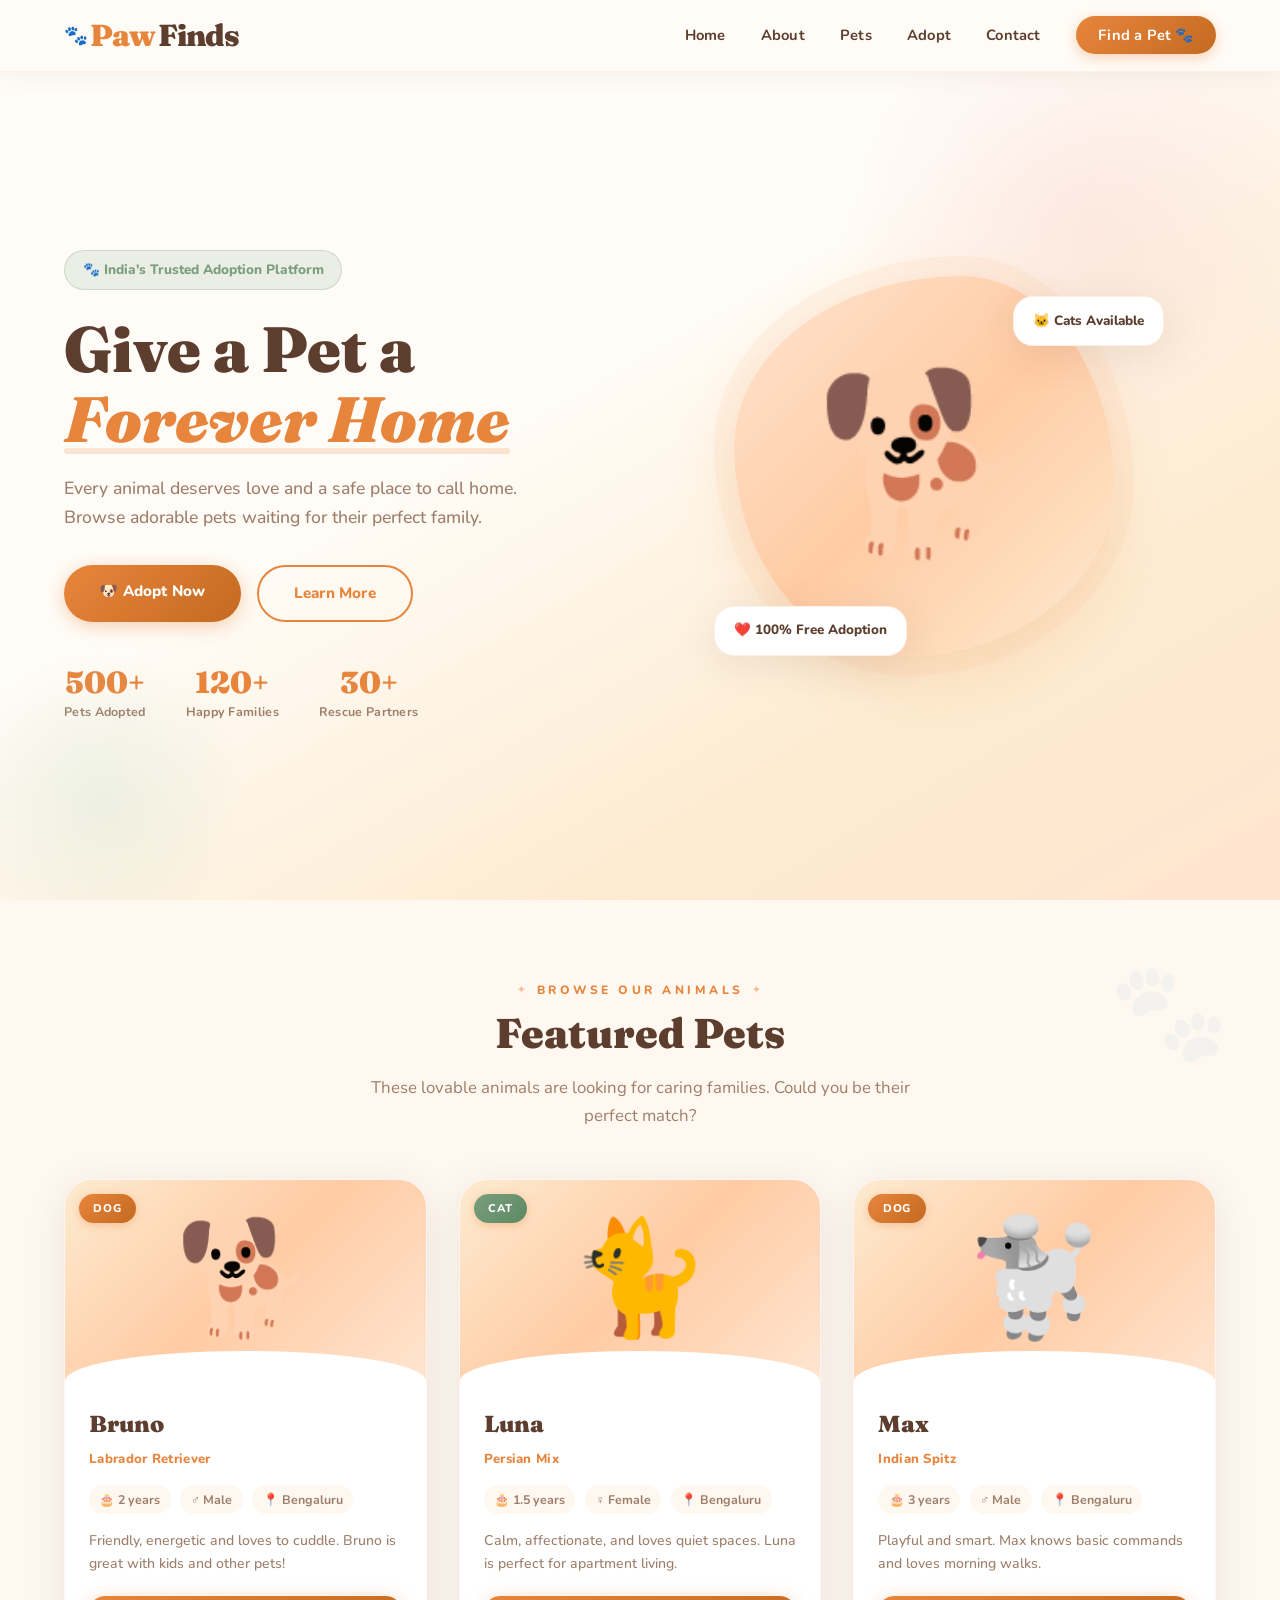
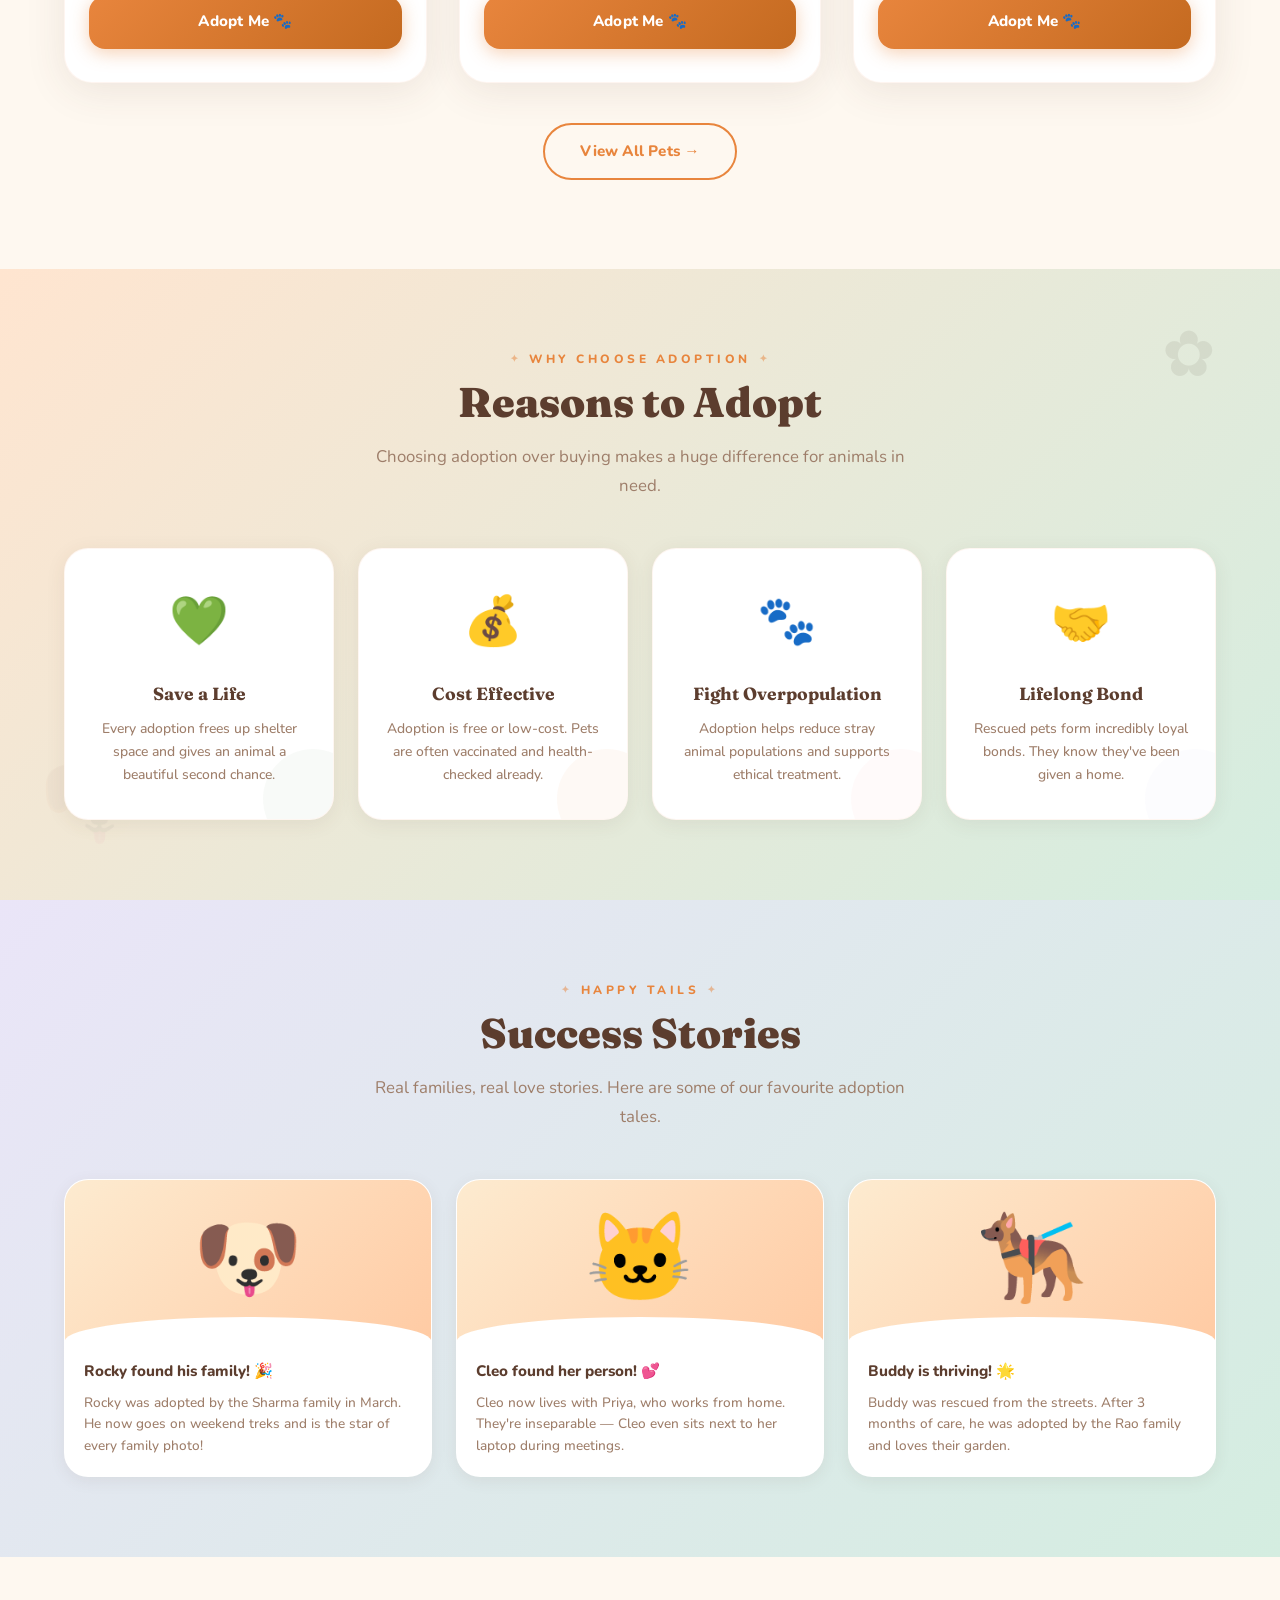
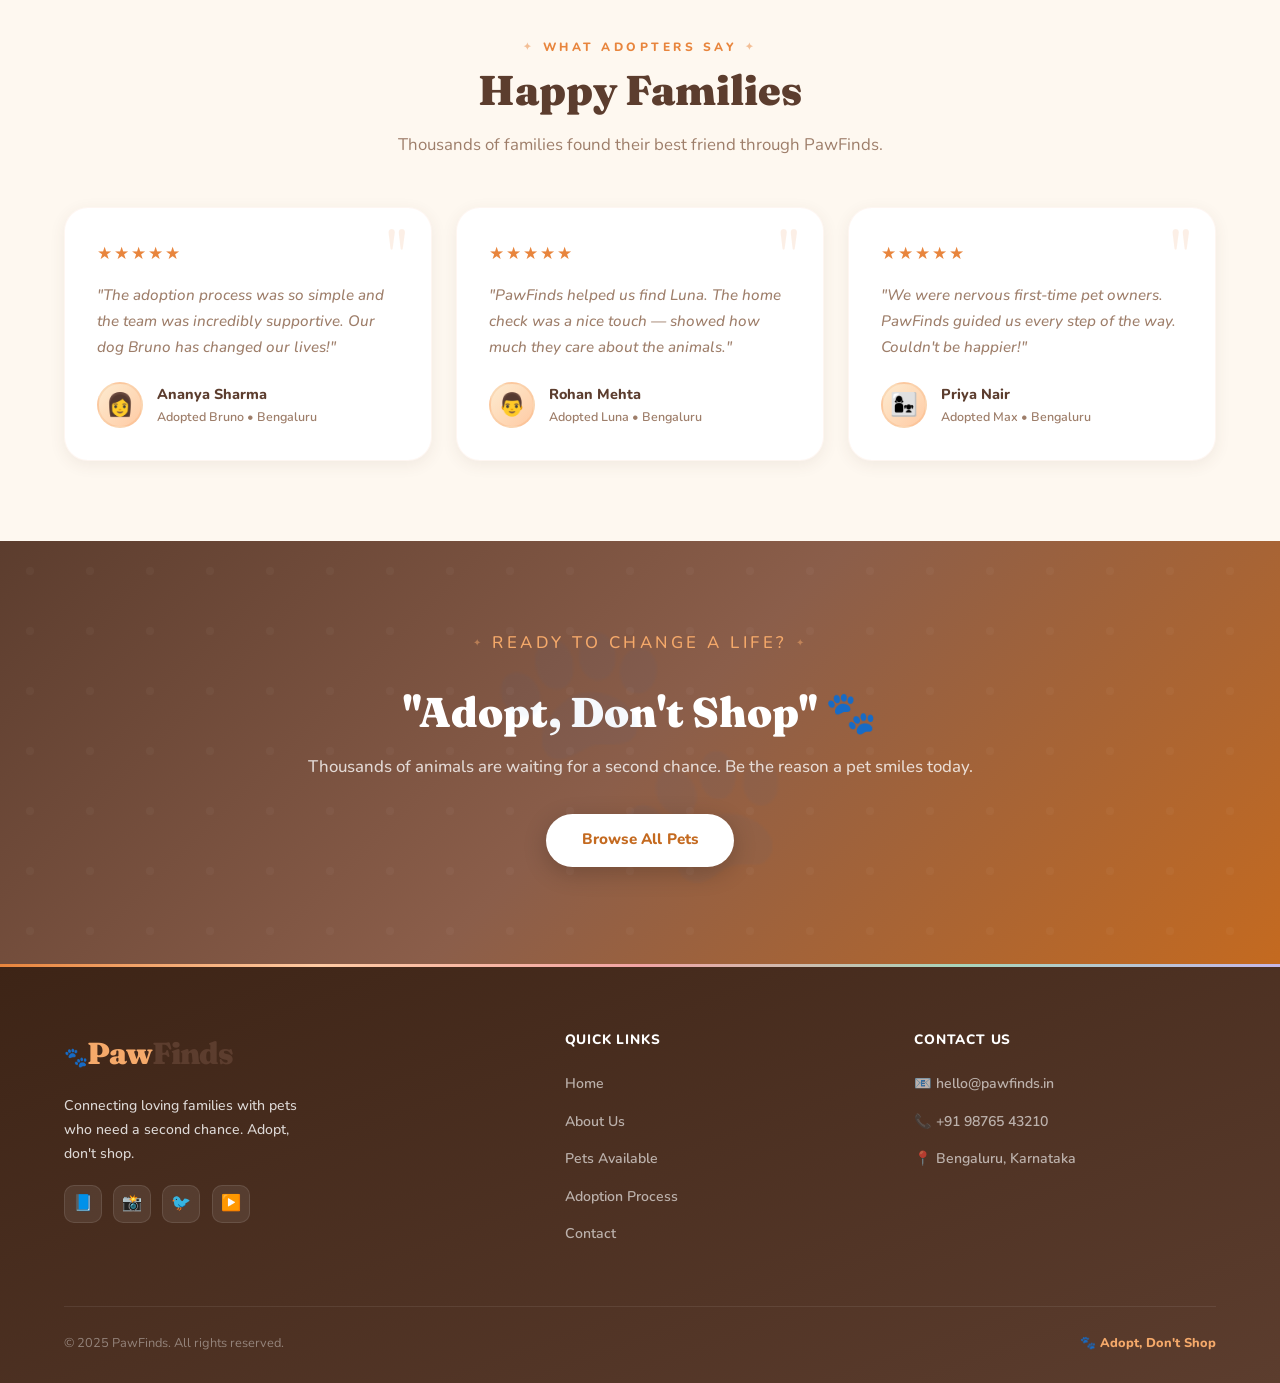
==== index.html @ 49d997eb "intial upload" ====
<!DOCTYPE html>
<html lang="en">
<head>
  <meta charset="UTF-8" />
  <meta name="viewport" content="width=device-width, initial-scale=1.0" />
  <title>PawFinds – Adopt, Don't Shop</title>
  <link rel="stylesheet" href="style.css" />
  <style>
    /* Extra cute touches just for homepage */
    .why-grid {
      display: grid;
      grid-template-columns: repeat(auto-fit, minmax(220px, 1fr));
      gap: 1.5rem;
    }

    .why-card {
      background: white;
      border-radius: 24px;
      padding: 2rem 1.6rem;
      text-align: center;
      box-shadow: 0 4px 20px rgba(92,61,46,0.08);
      transition: all 0.35s ease;
      border: 1.5px solid rgba(232,133,61,0.07);
      position: relative;
      overflow: hidden;
    }

    .why-card::before {
      content: '';
      position: absolute;
      bottom: -30px;
      right: -30px;
      width: 100px;
      height: 100px;
      border-radius: 50%;
      opacity: 0.05;
      transition: all 0.5s;
    }

    .why-card:nth-child(1)::before { background: #7A9E7E; }
    .why-card:nth-child(2)::before { background: #E8853D; }
    .why-card:nth-child(3)::before { background: #F2A4A4; }
    .why-card:nth-child(4)::before { background: #C5B8E8; }

    .why-card:hover::before { width: 200px; height: 200px; bottom: -60px; right: -60px; opacity: 0.08; }
    .why-card:hover { transform: translateY(-8px); box-shadow: 0 16px 40px rgba(92,61,46,0.14); }

    .why-icon {
      font-size: 3rem;
      margin-bottom: 1rem;
      display: block;
    }

    .why-title {
      font-family: 'Fraunces', serif;
      font-size: 1.1rem;
      font-weight: 700;
      color: var(--brown);
      margin-bottom: 0.6rem;
    }

    .why-desc {
      font-size: 0.87rem;
      color: var(--text-muted);
      font-weight: 500;
      line-height: 1.65;
    }

    /* Cute paw divider */
    .paw-divider {
      text-align: center;
      font-size: 1.2rem;
      letter-spacing: 0.8rem;
      opacity: 0.2;
      margin: -1rem 0;
    }

    /* Wobble on hover for emoji pets */
    .pet-card-img:hover { animation: wobble 0.5s ease; }

    @keyframes wobble {
      0%, 100% { transform: rotate(0deg); }
      25% { transform: rotate(-3deg); }
      75% { transform: rotate(3deg); }
    }

    /* Floating paw background decoration */
    .section-paws {
      position: absolute;
      opacity: 0.04;
      font-size: 6rem;
      pointer-events: none;
    }
  </style>
</head>
<body>

  <!-- NAVBAR -->
  <nav>
    <a href="index.html" class="logo">Paw<span>Finds</span></a>
    <ul class="nav-links">
      <li><a href="index.html">Home</a></li>
      <li><a href="about.html">About</a></li>
      <li><a href="pets.html">Pets</a></li>
      <li><a href="process.html">Adopt</a></li>
      <li><a href="contact.html">Contact</a></li>
      <li><a href="pets.html" class="nav-cta">Find a Pet 🐾</a></li>
    </ul>
  </nav>

  <!-- HERO -->
  <section class="hero">
    <div class="hero-text">
      <div class="hero-badge">🐾 India's Trusted Adoption Platform</div>
      <h1>Give a Pet a<br><em>Forever Home</em></h1>
      <p>Every animal deserves love and a safe place to call home. Browse adorable pets waiting for their perfect family.</p>
      <div class="hero-buttons">
        <a href="pets.html" class="btn btn-primary">🐶 Adopt Now</a>
        <a href="about.html" class="btn btn-outline">Learn More</a>
      </div>
      <div class="hero-stats">
        <div class="stat">
          <div class="stat-num">500+</div>
          <div class="stat-label">Pets Adopted</div>
        </div>
        <div class="stat">
          <div class="stat-num">120+</div>
          <div class="stat-label">Happy Families</div>
        </div>
        <div class="stat">
          <div class="stat-num">30+</div>
          <div class="stat-label">Rescue Partners</div>
        </div>
      </div>
    </div>
    <div class="hero-image">
      <div class="hero-img-wrap">
        <div class="hero-circle">🐕</div>
        <div class="hero-float-badge badge-1">🐱 Cats Available</div>
        <div class="hero-float-badge badge-2">❤️ 100% Free Adoption</div>
      </div>
    </div>
  </section>

  <!-- FEATURED PETS -->
  <section>
    <span class="section-paws" style="top:2rem;right:4%;">🐾</span>
    <p class="section-label text-center">Browse Our Animals</p>
    <h2 class="section-title text-center">Featured Pets</h2>
    <p class="section-sub text-center">These lovable animals are looking for caring families. Could you be their perfect match?</p>

    <div class="pets-grid">
      <div class="pet-card">
        <div class="pet-card-img"><span class="pet-tag">Dog</span>🐕</div>
        <div class="pet-card-body">
          <div class="pet-name">Bruno</div>
          <div class="pet-breed">Labrador Retriever</div>
          <div class="pet-meta">
            <span class="pet-meta-item">🎂 2 years</span>
            <span class="pet-meta-item">♂ Male</span>
            <span class="pet-meta-item">📍 Bengaluru</span>
          </div>
          <p class="pet-desc">Friendly, energetic and loves to cuddle. Bruno is great with kids and other pets!</p>
          <a href="contact.html" class="btn btn-primary adopt-btn">Adopt Me 🐾</a>
        </div>
      </div>

      <div class="pet-card">
        <div class="pet-card-img"><span class="pet-tag cat">Cat</span>🐈</div>
        <div class="pet-card-body">
          <div class="pet-name">Luna</div>
          <div class="pet-breed">Persian Mix</div>
          <div class="pet-meta">
            <span class="pet-meta-item">🎂 1.5 years</span>
            <span class="pet-meta-item">♀ Female</span>
            <span class="pet-meta-item">📍 Bengaluru</span>
          </div>
          <p class="pet-desc">Calm, affectionate, and loves quiet spaces. Luna is perfect for apartment living.</p>
          <a href="contact.html" class="btn btn-primary adopt-btn">Adopt Me 🐾</a>
        </div>
      </div>

      <div class="pet-card">
        <div class="pet-card-img"><span class="pet-tag">Dog</span>🐩</div>
        <div class="pet-card-body">
          <div class="pet-name">Max</div>
          <div class="pet-breed">Indian Spitz</div>
          <div class="pet-meta">
            <span class="pet-meta-item">🎂 3 years</span>
            <span class="pet-meta-item">♂ Male</span>
            <span class="pet-meta-item">📍 Bengaluru</span>
          </div>
          <p class="pet-desc">Playful and smart. Max knows basic commands and loves morning walks.</p>
          <a href="contact.html" class="btn btn-primary adopt-btn">Adopt Me 🐾</a>
        </div>
      </div>
    </div>

    <div style="text-align:center; margin-top:2.5rem;">
      <a href="pets.html" class="btn btn-outline">View All Pets →</a>
    </div>
  </section>

  <!-- WHY ADOPT -->
  <section class="process-section">
    <span class="section-paws" style="bottom:1rem;left:3%;">🐶</span>
    <p class="section-label text-center">Why Choose Adoption</p>
    <h2 class="section-title text-center">Reasons to Adopt</h2>
    <p class="section-sub text-center">Choosing adoption over buying makes a huge difference for animals in need.</p>

    <div class="why-grid">
      <div class="why-card">
        <span class="why-icon">💚</span>
        <div class="why-title">Save a Life</div>
        <p class="why-desc">Every adoption frees up shelter space and gives an animal a beautiful second chance.</p>
      </div>
      <div class="why-card">
        <span class="why-icon">💰</span>
        <div class="why-title">Cost Effective</div>
        <p class="why-desc">Adoption is free or low-cost. Pets are often vaccinated and health-checked already.</p>
      </div>
      <div class="why-card">
        <span class="why-icon">🐾</span>
        <div class="why-title">Fight Overpopulation</div>
        <p class="why-desc">Adoption helps reduce stray animal populations and supports ethical treatment.</p>
      </div>
      <div class="why-card">
        <span class="why-icon">🤝</span>
        <div class="why-title">Lifelong Bond</div>
        <p class="why-desc">Rescued pets form incredibly loyal bonds. They know they've been given a home.</p>
      </div>
    </div>
  </section>

  <!-- SUCCESS STORIES -->
  <section class="success-section">
    <p class="section-label text-center">Happy Tails</p>
    <h2 class="section-title text-center">Success Stories</h2>
    <p class="section-sub text-center">Real families, real love stories. Here are some of our favourite adoption tales.</p>

    <div class="success-grid">
      <div class="success-card">
        <div class="success-img">🐶</div>
        <div class="success-body">
          <div class="success-name">Rocky found his family! 🎉</div>
          <p class="success-story">Rocky was adopted by the Sharma family in March. He now goes on weekend treks and is the star of every family photo!</p>
        </div>
      </div>
      <div class="success-card">
        <div class="success-img">🐱</div>
        <div class="success-body">
          <div class="success-name">Cleo found her person! 💕</div>
          <p class="success-story">Cleo now lives with Priya, who works from home. They're inseparable — Cleo even sits next to her laptop during meetings.</p>
        </div>
      </div>
      <div class="success-card">
        <div class="success-img">🐕‍🦺</div>
        <div class="success-body">
          <div class="success-name">Buddy is thriving! 🌟</div>
          <p class="success-story">Buddy was rescued from the streets. After 3 months of care, he was adopted by the Rao family and loves their garden.</p>
        </div>
      </div>
    </div>
  </section>

  <!-- TESTIMONIALS -->
  <section>
    <p class="section-label text-center">What Adopters Say</p>
    <h2 class="section-title text-center">Happy Families</h2>
    <p class="section-sub text-center">Thousands of families found their best friend through PawFinds.</p>

    <div class="testimonials-grid">
      <div class="testimonial-card">
        <div class="testimonial-stars">★★★★★</div>
        <p class="testimonial-text">"The adoption process was so simple and the team was incredibly supportive. Our dog Bruno has changed our lives!"</p>
        <div class="testimonial-author">
          <div class="author-avatar">👩</div>
          <div>
            <div class="author-name">Ananya Sharma</div>
            <div class="author-info">Adopted Bruno • Bengaluru</div>
          </div>
        </div>
      </div>
      <div class="testimonial-card">
        <div class="testimonial-stars">★★★★★</div>
        <p class="testimonial-text">"PawFinds helped us find Luna. The home check was a nice touch — showed how much they care about the animals."</p>
        <div class="testimonial-author">
          <div class="author-avatar">👨</div>
          <div>
            <div class="author-name">Rohan Mehta</div>
            <div class="author-info">Adopted Luna • Bengaluru</div>
          </div>
        </div>
      </div>
      <div class="testimonial-card">
        <div class="testimonial-stars">★★★★★</div>
        <p class="testimonial-text">"We were nervous first-time pet owners. PawFinds guided us every step of the way. Couldn't be happier!"</p>
        <div class="testimonial-author">
          <div class="author-avatar">👩‍👧</div>
          <div>
            <div class="author-name">Priya Nair</div>
            <div class="author-info">Adopted Max • Bengaluru</div>
          </div>
        </div>
      </div>
    </div>
  </section>

  <!-- CTA BANNER -->
  <section class="cta-banner">
    <p class="section-label" style="color:var(--amber-light);">Ready to change a life?</p>
    <h2 class="section-title">"Adopt, Don't Shop" 🐾</h2>
    <p>Thousands of animals are waiting for a second chance. Be the reason a pet smiles today.</p>
    <a href="pets.html" class="btn btn-primary">Browse All Pets</a>
  </section>

  <!-- FOOTER -->
  <footer>
    <div class="footer-grid">
      <div class="footer-brand">
        <a href="index.html" class="logo">Paw<span>Finds</span></a>
        <p>Connecting loving families with pets who need a second chance. Adopt, don't shop.</p>
        <div class="footer-social">
          <a href="#" class="social-icon">📘</a>
          <a href="#" class="social-icon">📸</a>
          <a href="#" class="social-icon">🐦</a>
          <a href="#" class="social-icon">▶️</a>
        </div>
      </div>
      <div class="footer-col">
        <h4>Quick Links</h4>
        <ul>
          <li><a href="index.html">Home</a></li>
          <li><a href="about.html">About Us</a></li>
          <li><a href="pets.html">Pets Available</a></li>
          <li><a href="process.html">Adoption Process</a></li>
          <li><a href="contact.html">Contact</a></li>
        </ul>
      </div>
      <div class="footer-col">
        <h4>Contact Us</h4>
        <ul>
          <li><a href="#">📧 hello@pawfinds.in</a></li>
          <li><a href="#">📞 +91 98765 43210</a></li>
          <li><a href="#">📍 Bengaluru, Karnataka</a></li>
        </ul>
      </div>
    </div>
    <div class="footer-bottom">
      <span>© 2025 PawFinds. All rights reserved.</span>
      <span class="footer-tagline">🐾 Adopt, Don't Shop</span>
    </div>
  </footer>

  <script>
    document.querySelectorAll('.faq-question').forEach(btn => {
      btn.addEventListener('click', () => {
        const item = btn.parentElement;
        item.classList.toggle('open');
      });
    });

    // Staggered card entrance animation
    const observer = new IntersectionObserver((entries) => {
      entries.forEach((entry, i) => {
        if (entry.isIntersecting) {
          entry.target.style.animationDelay = `${(i % 4) * 0.1}s`;
          entry.target.classList.add('visible');
        }
      });
    }, { threshold: 0.1 });

    document.querySelectorAll('.pet-card, .why-card, .step-card, .testimonial-card, .success-card').forEach(el => {
      el.style.opacity = '0';
      el.style.transform = 'translateY(20px)';
      el.style.transition = 'opacity 0.5s ease, transform 0.5s ease';
      observer.observe(el);
    });

    document.querySelectorAll('.visible').forEach = function() {};
    const mo = new MutationObserver(() => {});

    // Simplified: just use intersection observer to fade in
    const cards = document.querySelectorAll('.pet-card, .why-card, .step-card, .testimonial-card, .success-card');
    const cardObserver = new IntersectionObserver((entries) => {
      entries.forEach((entry, idx) => {
        if (entry.isIntersecting) {
          setTimeout(() => {
            entry.target.style.opacity = '1';
            entry.target.style.transform = 'translateY(0)';
          }, idx * 80);
          cardObserver.unobserve(entry.target);
        }
      });
    }, { threshold: 0.08 });

    cards.forEach(c => cardObserver.observe(c));
  </script>
</body>
</html>
---- style.css ----
@import url('https://fonts.googleapis.com/css2?family=Fraunces:ital,wght@0,300;0,600;0,900;1,400;1,700&family=Nunito:wght@400;500;600;700;800&display=swap');

:root {
  --cream: #FEF8F0;
  --warm-white: #FFFCF7;
  --peach: #FFCBA4;
  --peach-light: #FFE5D0;
  --amber: #E8853D;
  --amber-light: #F5A96A;
  --amber-dark: #C46A20;
  --rose: #F2A4A4;
  --rose-light: #FDD5D5;
  --mint: #A8D5BA;
  --mint-light: #D4EDE0;
  --lavender: #C5B8E8;
  --lavender-light: #EAE5F8;
  --brown: #5C3D2E;
  --brown-light: #8B5E4A;
  --sage: #7A9E7E;
  --sage-light: #A8C5AC;
  --charcoal: #3D2B1F;
  --text-muted: #9E7E6A;
  --card-bg: #FFFFFF;
  --shadow: 0 8px 40px rgba(92, 61, 46, 0.10);
  --shadow-hover: 0 20px 60px rgba(92, 61, 46, 0.18);
  --shadow-sm: 0 4px 16px rgba(92, 61, 46, 0.08);
}

* { margin: 0; padding: 0; box-sizing: border-box; }
html { scroll-behavior: smooth; }

body {
  font-family: 'Nunito', sans-serif;
  background-color: var(--cream);
  color: var(--charcoal);
  line-height: 1.7;
  overflow-x: hidden;
}

/* ===== DECORATIVE DOTS BG ===== */
body::before {
  content: '';
  position: fixed;
  inset: 0;
  background-image: radial-gradient(circle, rgba(232,133,61,0.06) 1px, transparent 1px);
  background-size: 32px 32px;
  pointer-events: none;
  z-index: 0;
}

/* ===== NAVBAR ===== */
nav {
  background: rgba(255, 252, 247, 0.88);
  backdrop-filter: blur(16px);
  -webkit-backdrop-filter: blur(16px);
  padding: 0 5%;
  display: flex;
  justify-content: space-between;
  align-items: center;
  position: sticky;
  top: 0;
  z-index: 100;
  box-shadow: 0 2px 24px rgba(92, 61, 46, 0.07);
  height: 72px;
  border-bottom: 1.5px solid rgba(232,133,61,0.10);
}

.logo {
  font-family: 'Fraunces', serif;
  font-size: 1.9rem;
  font-weight: 900;
  color: var(--amber);
  text-decoration: none;
  letter-spacing: -1px;
  display: flex;
  align-items: center;
  gap: 0.2rem;
}

.logo::before {
  content: '🐾';
  font-size: 1.2rem;
}

.logo span { color: var(--brown); }

.nav-links {
  display: flex;
  list-style: none;
  gap: 2.2rem;
  align-items: center;
}

.nav-links a {
  text-decoration: none;
  color: var(--brown);
  font-weight: 700;
  font-size: 0.92rem;
  transition: color 0.3s;
  position: relative;
  letter-spacing: 0.2px;
}

.nav-links a::after {
  content: '';
  position: absolute;
  bottom: -4px;
  left: 50%;
  transform: translateX(-50%);
  width: 0;
  height: 2.5px;
  background: var(--amber);
  border-radius: 99px;
  transition: width 0.3s;
}

.nav-links a:hover { color: var(--amber); }
.nav-links a:hover::after { width: 100%; }

.nav-cta {
  background: linear-gradient(135deg, var(--amber), var(--amber-dark)) !important;
  color: white !important;
  padding: 0.55rem 1.4rem;
  border-radius: 50px;
  box-shadow: 0 4px 14px rgba(232,133,61,0.35) !important;
  transition: all 0.3s !important;
}
.nav-cta:hover {
  transform: translateY(-2px);
  box-shadow: 0 8px 20px rgba(232,133,61,0.45) !important;
}
.nav-cta::after { display: none !important; }

/* ===== BUTTONS ===== */
.btn {
  display: inline-block;
  padding: 0.85rem 2.2rem;
  border-radius: 50px;
  font-family: 'Nunito', sans-serif;
  font-weight: 800;
  font-size: 0.95rem;
  text-decoration: none;
  cursor: pointer;
  border: none;
  transition: all 0.3s ease;
  letter-spacing: 0.2px;
  position: relative;
  overflow: hidden;
}

.btn::after {
  content: '';
  position: absolute;
  inset: 0;
  background: rgba(255,255,255,0.15);
  opacity: 0;
  transition: opacity 0.3s;
}

.btn:hover::after { opacity: 1; }

.btn-primary {
  background: linear-gradient(135deg, var(--amber) 0%, var(--amber-dark) 100%);
  color: white;
  box-shadow: 0 4px 18px rgba(232, 133, 61, 0.38);
}
.btn-primary:hover {
  transform: translateY(-3px);
  box-shadow: 0 10px 28px rgba(232, 133, 61, 0.5);
}

.btn-outline {
  background: transparent;
  color: var(--amber);
  border: 2.5px solid var(--amber);
}
.btn-outline:hover {
  background: var(--amber);
  color: white;
  transform: translateY(-3px);
}

.btn-brown {
  background: linear-gradient(135deg, var(--brown), var(--brown-light));
  color: white;
}
.btn-brown:hover {
  transform: translateY(-2px);
  box-shadow: 0 8px 20px rgba(92,61,46,0.3);
}

/* ===== SECTION HEADERS ===== */
.section-label {
  font-size: 0.75rem;
  font-weight: 800;
  letter-spacing: 3.5px;
  text-transform: uppercase;
  color: var(--amber);
  margin-bottom: 0.6rem;
  display: flex;
  align-items: center;
  gap: 0.5rem;
}

.section-label.text-center { justify-content: center; }

.section-label::before,
.section-label::after {
  content: '✦';
  font-size: 0.6rem;
  opacity: 0.5;
}

.section-title {
  font-family: 'Fraunces', serif;
  font-size: 2.6rem;
  font-weight: 900;
  color: var(--brown);
  line-height: 1.15;
  margin-bottom: 1rem;
}

.section-sub {
  color: var(--text-muted);
  font-size: 1.05rem;
  max-width: 560px;
  margin: 0 auto 3rem;
}

section {
  padding: 5rem 5%;
  position: relative;
  z-index: 1;
}

.text-center { text-align: center; }

/* ===== HERO ===== */
.hero {
  min-height: 92vh;
  display: flex;
  align-items: center;
  background: linear-gradient(150deg, var(--warm-white) 40%, #FDEBD0 75%, #FFE5D0 100%);
  padding: 4rem 5%;
  gap: 4rem;
  overflow: hidden;
  position: relative;
  z-index: 1;
}

/* Bubbly blobs */
.hero::before {
  content: '';
  position: absolute;
  top: -120px;
  right: -80px;
  width: 540px;
  height: 540px;
  background: radial-gradient(circle, rgba(242,164,164,0.18) 0%, transparent 65%);
  border-radius: 50%;
  pointer-events: none;
}

.hero::after {
  content: '';
  position: absolute;
  bottom: -60px;
  left: -60px;
  width: 320px;
  height: 320px;
  background: radial-gradient(circle, rgba(168,213,186,0.2) 0%, transparent 65%);
  border-radius: 50%;
  pointer-events: none;
}

.hero-text {
  flex: 1;
  animation: fadeUp 0.8s ease both;
}

.hero-badge {
  display: inline-flex;
  align-items: center;
  gap: 0.5rem;
  background: rgba(122, 158, 126, 0.15);
  color: var(--sage);
  padding: 0.45rem 1.1rem;
  border-radius: 50px;
  font-size: 0.85rem;
  font-weight: 800;
  margin-bottom: 1.5rem;
  border: 1.5px solid rgba(122, 158, 126, 0.28);
}

.hero h1 {
  font-family: 'Fraunces', serif;
  font-size: clamp(2.8rem, 5vw, 4.4rem);
  font-weight: 900;
  color: var(--brown);
  line-height: 1.1;
  margin-bottom: 1.2rem;
}

.hero h1 em {
  color: var(--amber);
  font-style: italic;
  position: relative;
}

.hero h1 em::after {
  content: '';
  position: absolute;
  bottom: 4px;
  left: 0;
  width: 100%;
  height: 6px;
  background: rgba(232,133,61,0.2);
  border-radius: 99px;
}

.hero p {
  color: var(--text-muted);
  font-size: 1.1rem;
  max-width: 480px;
  margin-bottom: 2rem;
  font-weight: 500;
}

.hero-buttons { display: flex; gap: 1rem; flex-wrap: wrap; }

.hero-stats { display: flex; gap: 2.5rem; margin-top: 2.8rem; }

.stat { text-align: center; }

.stat-num {
  font-family: 'Fraunces', serif;
  font-size: 1.9rem;
  font-weight: 900;
  color: var(--amber);
  line-height: 1;
}

.stat-label {
  font-size: 0.78rem;
  color: var(--text-muted);
  font-weight: 700;
  letter-spacing: 0.3px;
  margin-top: 0.2rem;
}

.hero-image {
  flex: 1;
  display: flex;
  justify-content: center;
  align-items: center;
  animation: fadeUp 0.8s 0.2s ease both;
}

.hero-img-wrap {
  position: relative;
  width: 420px;
  height: 420px;
}

.hero-circle {
  width: 380px;
  height: 380px;
  background: linear-gradient(135deg, #FFE5D0, #FFCBA4, #FDEBD0);
  border-radius: 60% 40% 55% 45% / 45% 55% 45% 55%;
  display: flex;
  align-items: center;
  justify-content: center;
  font-size: 11rem;
  animation: float 5s ease-in-out infinite;
  box-shadow: 0 20px 60px rgba(232,133,61,0.2), 0 0 0 20px rgba(255,203,164,0.15);
}

.hero-float-badge {
  position: absolute;
  background: white;
  border-radius: 20px;
  padding: 0.8rem 1.2rem;
  box-shadow: var(--shadow);
  font-size: 0.84rem;
  font-weight: 800;
  color: var(--brown);
  border: 1.5px solid rgba(232,133,61,0.12);
  display: flex;
  align-items: center;
  gap: 0.4rem;
  animation: float 5s 1s ease-in-out infinite;
}

.badge-1 { top: 20px; right: -10px; }
.badge-2 { bottom: 40px; left: -20px; animation-delay: 2s; }

@keyframes float {
  0%, 100% { transform: translateY(0px) rotate(-1deg); }
  50% { transform: translateY(-14px) rotate(1deg); }
}

@keyframes fadeUp {
  from { opacity: 0; transform: translateY(30px); }
  to { opacity: 1; transform: translateY(0); }
}

/* ===== PET CARDS ===== */
.pets-grid {
  display: grid;
  grid-template-columns: repeat(auto-fill, minmax(270px, 1fr));
  gap: 2rem;
  margin-top: 1rem;
}

.pet-card {
  background: var(--card-bg);
  border-radius: 28px;
  overflow: hidden;
  box-shadow: var(--shadow);
  transition: all 0.4s cubic-bezier(0.23, 1, 0.32, 1);
  position: relative;
  border: 1.5px solid rgba(232,133,61,0.08);
}

.pet-card:hover {
  transform: translateY(-10px) scale(1.01);
  box-shadow: var(--shadow-hover);
  border-color: rgba(232,133,61,0.15);
}

.pet-card-img {
  height: 200px;
  background: linear-gradient(135deg, #FDEBD0, #FFCBA4, #FFE5D0);
  display: flex;
  align-items: center;
  justify-content: center;
  font-size: 7rem;
  position: relative;
  overflow: hidden;
}

.pet-card-img::after {
  content: '';
  position: absolute;
  bottom: -1px;
  left: 0;
  right: 0;
  height: 30px;
  background: white;
  border-radius: 50% 50% 0 0 / 100% 100% 0 0;
}

.pet-tag {
  position: absolute;
  top: 14px;
  left: 14px;
  background: linear-gradient(135deg, var(--amber), var(--amber-dark));
  color: white;
  font-size: 0.70rem;
  font-weight: 800;
  padding: 0.3rem 0.9rem;
  border-radius: 50px;
  letter-spacing: 0.8px;
  text-transform: uppercase;
  z-index: 1;
  box-shadow: 0 2px 8px rgba(232,133,61,0.35);
}

.pet-tag.cat {
  background: linear-gradient(135deg, var(--sage), #5C8A61);
}

.pet-card-body { padding: 1.5rem; }

.pet-name {
  font-family: 'Fraunces', serif;
  font-size: 1.45rem;
  font-weight: 900;
  color: var(--brown);
  margin-bottom: 0.3rem;
}

.pet-breed {
  color: var(--amber);
  font-size: 0.82rem;
  font-weight: 800;
  margin-bottom: 0.9rem;
  letter-spacing: 0.3px;
}

.pet-meta {
  display: flex;
  gap: 0.6rem;
  margin-bottom: 1rem;
  flex-wrap: wrap;
}

.pet-meta-item {
  display: flex;
  align-items: center;
  gap: 0.25rem;
  font-size: 0.78rem;
  color: var(--text-muted);
  font-weight: 700;
  background: var(--cream);
  padding: 0.25rem 0.65rem;
  border-radius: 50px;
}

.pet-desc {
  font-size: 0.88rem;
  color: var(--text-muted);
  margin-bottom: 1.3rem;
  line-height: 1.6;
  font-weight: 500;
}

.adopt-btn {
  width: 100%;
  text-align: center;
  border-radius: 16px !important;
}

/* ===== STEP CARDS ===== */
.steps-grid {
  display: grid;
  grid-template-columns: repeat(auto-fit, minmax(180px, 1fr));
  gap: 1.5rem;
  margin-top: 2rem;
  position: relative;
}

.step-card {
  background: white;
  border-radius: 24px;
  padding: 2rem 1.5rem;
  text-align: center;
  box-shadow: var(--shadow-sm);
  transition: all 0.35s ease;
  position: relative;
  border: 1.5px solid rgba(232,133,61,0.07);
}

.step-card:hover {
  transform: translateY(-6px);
  box-shadow: var(--shadow);
  border-color: rgba(232,133,61,0.18);
}

.step-num {
  position: absolute;
  top: -12px;
  left: 50%;
  transform: translateX(-50%);
  width: 28px;
  height: 28px;
  background: linear-gradient(135deg, var(--amber), var(--amber-dark));
  color: white;
  border-radius: 50%;
  font-size: 0.75rem;
  font-weight: 900;
  display: flex;
  align-items: center;
  justify-content: center;
  box-shadow: 0 3px 10px rgba(232,133,61,0.4);
}

.step-icon {
  font-size: 2.8rem;
  margin-bottom: 0.9rem;
  margin-top: 0.5rem;
}

.step-title {
  font-family: 'Fraunces', serif;
  font-size: 1.05rem;
  font-weight: 700;
  color: var(--brown);
  margin-bottom: 0.6rem;
}

.step-desc {
  font-size: 0.85rem;
  color: var(--text-muted);
  font-weight: 500;
  line-height: 1.6;
}

/* ===== ABOUT ===== */
.about-grid {
  display: grid;
  grid-template-columns: 1fr 1fr;
  gap: 5rem;
  align-items: center;
}

.about-img-wrap { position: relative; }

.about-main-img {
  width: 100%;
  height: 420px;
  background: linear-gradient(135deg, #FDEBD0, #FFCBA4);
  border-radius: 40px;
  display: flex;
  align-items: center;
  justify-content: center;
  font-size: 10rem;
  box-shadow: var(--shadow);
  position: relative;
  overflow: hidden;
}

.about-main-img::before {
  content: '';
  position: absolute;
  bottom: -40px;
  right: -40px;
  width: 200px;
  height: 200px;
  background: rgba(255,255,255,0.3);
  border-radius: 50%;
}

.about-float {
  position: absolute;
  bottom: -18px;
  right: 30px;
  background: white;
  border-radius: 20px;
  padding: 1rem 1.4rem;
  box-shadow: var(--shadow);
  text-align: center;
  border: 1.5px solid rgba(232,133,61,0.12);
}

.about-float-num {
  font-family: 'Fraunces', serif;
  font-size: 1.8rem;
  font-weight: 900;
  color: var(--amber);
  display: block;
}

.about-float-text {
  font-size: 0.75rem;
  font-weight: 800;
  color: var(--text-muted);
  letter-spacing: 0.5px;
}

.about-text { }

.about-values {
  display: grid;
  grid-template-columns: 1fr 1fr;
  gap: 1rem;
  margin-top: 2rem;
}

.value-card {
  background: white;
  border-radius: 20px;
  padding: 1.2rem 1.4rem;
  box-shadow: var(--shadow-sm);
  transition: transform 0.3s;
  border: 1.5px solid rgba(232,133,61,0.07);
}

.value-card:hover { transform: translateY(-4px); }

.value-icon { font-size: 1.6rem; margin-bottom: 0.5rem; }

.value-title {
  font-weight: 800;
  color: var(--brown);
  font-size: 0.9rem;
  margin-bottom: 0.3rem;
}

.value-desc {
  font-size: 0.82rem;
  color: var(--text-muted);
  font-weight: 500;
  line-height: 1.5;
}

/* ===== PROCESS ===== */
.process-section {
  background: linear-gradient(135deg, var(--peach-light) 0%, var(--mint-light) 100%);
  position: relative;
}

.process-section::before {
  content: '✿';
  position: absolute;
  top: 2rem;
  right: 5%;
  font-size: 4rem;
  opacity: 0.08;
}

/* ===== TESTIMONIALS ===== */
.testimonials-grid {
  display: grid;
  grid-template-columns: repeat(auto-fit, minmax(280px, 1fr));
  gap: 1.5rem;
}

.testimonial-card {
  background: white;
  border-radius: 24px;
  padding: 2rem;
  box-shadow: var(--shadow-sm);
  transition: transform 0.35s;
  border: 1.5px solid rgba(232,133,61,0.07);
  position: relative;
}

.testimonial-card::before {
  content: '"';
  position: absolute;
  top: 1rem;
  right: 1.5rem;
  font-family: 'Fraunces', serif;
  font-size: 4rem;
  color: var(--amber);
  opacity: 0.12;
  line-height: 1;
}

.testimonial-card:hover { transform: translateY(-5px); box-shadow: var(--shadow); }

.testimonial-stars {
  color: var(--amber);
  font-size: 1.05rem;
  margin-bottom: 0.9rem;
  letter-spacing: 2px;
}

.testimonial-text {
  color: var(--text-muted);
  font-style: italic;
  margin-bottom: 1.3rem;
  line-height: 1.7;
  font-weight: 500;
  font-size: 0.95rem;
}

.testimonial-author { display: flex; align-items: center; gap: 0.85rem; }

.author-avatar {
  width: 46px;
  height: 46px;
  border-radius: 50%;
  display: flex;
  align-items: center;
  justify-content: center;
  font-size: 1.4rem;
  background: linear-gradient(135deg, #FDEBD0, #FFCBA4);
  border: 2px solid rgba(232,133,61,0.15);
}

.author-name {
  font-weight: 800;
  color: var(--brown);
  font-size: 0.9rem;
}

.author-info {
  font-size: 0.78rem;
  color: var(--text-muted);
  font-weight: 600;
}

/* ===== CONTACT ===== */
.contact-section { background: var(--warm-white); }

.contact-grid {
  display: grid;
  grid-template-columns: 1fr 1.5fr;
  gap: 4rem;
  align-items: start;
}

.contact-info h3 {
  font-family: 'Fraunces', serif;
  font-size: 1.7rem;
  color: var(--brown);
  margin-bottom: 1rem;
}

.contact-info p {
  color: var(--text-muted);
  margin-bottom: 2rem;
  font-weight: 500;
}

.contact-item {
  display: flex;
  align-items: flex-start;
  gap: 1rem;
  margin-bottom: 1.4rem;
}

.contact-icon {
  width: 46px;
  height: 46px;
  background: linear-gradient(135deg, var(--peach-light), var(--peach));
  border-radius: 14px;
  display: flex;
  align-items: center;
  justify-content: center;
  font-size: 1.2rem;
  flex-shrink: 0;
}

.contact-item-title {
  font-weight: 800;
  color: var(--brown);
  font-size: 0.9rem;
}

.contact-item-val {
  font-size: 0.88rem;
  color: var(--text-muted);
  font-weight: 500;
}

/* ===== FORM ===== */
.form-card {
  background: white;
  border-radius: 32px;
  padding: 2.5rem;
  box-shadow: var(--shadow);
  border: 1.5px solid rgba(232,133,61,0.08);
}

.form-title {
  font-family: 'Fraunces', serif;
  font-size: 1.45rem;
  color: var(--brown);
  margin-bottom: 1.6rem;
  font-weight: 700;
}

.form-row {
  display: grid;
  grid-template-columns: 1fr 1fr;
  gap: 1rem;
}

.form-group { margin-bottom: 1.2rem; }

.form-group label {
  display: block;
  font-size: 0.83rem;
  font-weight: 800;
  color: var(--brown);
  margin-bottom: 0.45rem;
  letter-spacing: 0.2px;
}

.form-group input,
.form-group select,
.form-group textarea {
  width: 100%;
  padding: 0.8rem 1.1rem;
  border: 2px solid rgba(232,133,61,0.18);
  border-radius: 14px;
  font-family: 'Nunito', sans-serif;
  font-size: 0.9rem;
  font-weight: 600;
  color: var(--charcoal);
  background: var(--warm-white);
  transition: all 0.3s;
  outline: none;
}

.form-group input:focus,
.form-group select:focus,
.form-group textarea:focus {
  border-color: var(--amber);
  background: white;
  box-shadow: 0 0 0 3px rgba(232,133,61,0.1);
}

.form-group input::placeholder { color: var(--text-muted); font-weight: 500; }
.form-group textarea { resize: vertical; min-height: 100px; }

/* ===== FOOTER ===== */
footer {
  background: linear-gradient(160deg, #3D2416, var(--brown));
  color: rgba(255,255,255,0.82);
  padding: 4rem 5% 1.8rem;
  position: relative;
}

footer::before {
  content: '';
  position: absolute;
  top: 0;
  left: 0;
  right: 0;
  height: 3px;
  background: linear-gradient(90deg, var(--amber), var(--peach), var(--rose), var(--mint), var(--lavender));
}

.footer-grid {
  display: grid;
  grid-template-columns: 1.5fr 1fr 1fr;
  gap: 3rem;
  padding-bottom: 3rem;
  border-bottom: 1px solid rgba(255,255,255,0.08);
  margin-bottom: 1.6rem;
}

.footer-brand .logo {
  color: var(--amber-light);
  margin-bottom: 0.9rem;
  display: block;
}

.footer-brand .logo::before { filter: grayscale(0); }

.footer-brand p {
  font-size: 0.88rem;
  line-height: 1.7;
  max-width: 260px;
  font-weight: 500;
}

.footer-col h4 {
  color: white;
  font-size: 0.85rem;
  font-weight: 800;
  margin-bottom: 1.2rem;
  letter-spacing: 0.8px;
  text-transform: uppercase;
}

.footer-col ul { list-style: none; }
.footer-col ul li { margin-bottom: 0.65rem; }

.footer-col ul li a {
  text-decoration: none;
  color: rgba(255,255,255,0.62);
  font-size: 0.88rem;
  font-weight: 600;
  transition: color 0.3s;
}

.footer-col ul li a:hover { color: var(--amber-light); }

.footer-social { display: flex; gap: 0.7rem; margin-top: 1.2rem; }

.social-icon {
  width: 38px;
  height: 38px;
  background: rgba(255,255,255,0.08);
  border-radius: 10px;
  display: flex;
  align-items: center;
  justify-content: center;
  text-decoration: none;
  font-size: 1rem;
  transition: all 0.3s;
  border: 1px solid rgba(255,255,255,0.1);
}

.social-icon:hover { background: var(--amber); transform: translateY(-2px); }

.footer-bottom {
  display: flex;
  justify-content: space-between;
  align-items: center;
  font-size: 0.80rem;
  color: rgba(255,255,255,0.4);
  flex-wrap: wrap;
  gap: 0.5rem;
}

.footer-tagline { color: var(--amber-light); font-weight: 800; }

/* ===== FAQ ===== */
.faq-section { background: var(--cream); }

.faq-list { max-width: 720px; margin: 0 auto; }

.faq-item {
  background: white;
  border-radius: 18px;
  margin-bottom: 0.9rem;
  box-shadow: var(--shadow-sm);
  overflow: hidden;
  border: 1.5px solid rgba(232,133,61,0.07);
  transition: border-color 0.3s;
}

.faq-item.open { border-color: rgba(232,133,61,0.2); }

.faq-question {
  width: 100%;
  text-align: left;
  padding: 1.3rem 1.6rem;
  background: none;
  border: none;
  font-family: 'Nunito', sans-serif;
  font-size: 0.95rem;
  font-weight: 800;
  color: var(--brown);
  cursor: pointer;
  display: flex;
  justify-content: space-between;
  align-items: center;
  transition: background 0.2s;
}

.faq-question:hover { background: var(--cream); }

.faq-arrow {
  font-size: 0.9rem;
  color: var(--amber);
  transition: transform 0.3s;
}

.faq-answer {
  display: none;
  padding: 0 1.6rem 1.4rem;
  color: var(--text-muted);
  font-size: 0.9rem;
  line-height: 1.7;
  font-weight: 500;
}

.faq-item.open .faq-arrow { transform: rotate(180deg); }
.faq-item.open .faq-answer { display: block; }

/* ===== FILTER BAR ===== */
.filter-bar {
  display: flex;
  gap: 0.65rem;
  justify-content: center;
  margin-bottom: 2rem;
  flex-wrap: wrap;
}

.filter-btn {
  padding: 0.5rem 1.3rem;
  border: 2px solid rgba(232,133,61,0.18);
  border-radius: 50px;
  background: white;
  color: var(--text-muted);
  font-family: 'Nunito', sans-serif;
  font-size: 0.86rem;
  font-weight: 800;
  cursor: pointer;
  transition: all 0.3s;
  box-shadow: var(--shadow-sm);
}

.filter-btn.active,
.filter-btn:hover {
  border-color: var(--amber);
  color: white;
  background: linear-gradient(135deg, var(--amber), var(--amber-dark));
  box-shadow: 0 4px 14px rgba(232,133,61,0.35);
  transform: translateY(-2px);
}

/* ===== CTA BANNER ===== */
.cta-banner {
  background: linear-gradient(135deg, #5C3D2E 0%, #8B5E4A 50%, #C46A20 100%);
  color: white;
  text-align: center;
  padding: 5.5rem 5%;
  position: relative;
  overflow: hidden;
}

.cta-banner::before {
  content: '🐾';
  position: absolute;
  font-size: 16rem;
  opacity: 0.04;
  top: 50%;
  left: 50%;
  transform: translate(-50%, -50%);
}

.cta-banner::after {
  content: '';
  position: absolute;
  inset: 0;
  background: url("data:image/svg+xml,%3Csvg width='60' height='60' viewBox='0 0 60 60' xmlns='http://www.w3.org/2000/svg'%3E%3Cg fill='none' fill-rule='evenodd'%3E%3Cg fill='%23ffffff' fill-opacity='0.03'%3E%3Ccircle cx='30' cy='30' r='4'/%3E%3C/g%3E%3C/g%3E%3C/svg%3E");
  pointer-events: none;
}

.cta-banner .section-title { color: white; }

.cta-banner .section-label {
  color: var(--amber-light);
  justify-content: center;
}

.cta-banner p {
  color: rgba(255,255,255,0.78);
  margin-bottom: 2rem;
  font-size: 1.05rem;
  font-weight: 500;
  position: relative;
  z-index: 1;
}

.cta-banner .btn-primary {
  background: white;
  color: var(--amber-dark);
  box-shadow: 0 6px 24px rgba(0,0,0,0.2);
  position: relative;
  z-index: 1;
}

.cta-banner .btn-primary:hover {
  background: var(--cream);
  box-shadow: 0 10px 32px rgba(0,0,0,0.3);
}

/* ===== SUCCESS STORIES ===== */
.success-section { background: linear-gradient(135deg, var(--lavender-light), var(--mint-light)); }

.success-grid {
  display: grid;
  grid-template-columns: repeat(auto-fit, minmax(240px, 1fr));
  gap: 1.5rem;
}

.success-card {
  background: white;
  border-radius: 24px;
  overflow: hidden;
  box-shadow: var(--shadow-sm);
  transition: all 0.35s ease;
  border: 1.5px solid rgba(255,255,255,0.8);
}

.success-card:hover {
  transform: translateY(-6px);
  box-shadow: var(--shadow);
}

.success-img {
  height: 160px;
  background: linear-gradient(135deg, #FDEBD0, #FFCBA4);
  display: flex;
  align-items: center;
  justify-content: center;
  font-size: 5.5rem;
  position: relative;
}

.success-img::after {
  content: '';
  position: absolute;
  bottom: -1px;
  left: 0;
  right: 0;
  height: 24px;
  background: white;
  border-radius: 50% 50% 0 0 / 100% 100% 0 0;
}

.success-body { padding: 1.2rem; }

.success-name {
  font-weight: 800;
  color: var(--brown);
  margin-bottom: 0.4rem;
  font-size: 0.95rem;
}

.success-story {
  font-size: 0.85rem;
  color: var(--text-muted);
  font-weight: 500;
  line-height: 1.6;
}

/* ===== PAGE HERO (inner pages) ===== */
.page-hero {
  background: linear-gradient(135deg, var(--warm-white) 30%, #FDEBD0 70%, #FFE5D0 100%);
  padding: 4.5rem 5%;
  text-align: center;
  position: relative;
  overflow: hidden;
}

.page-hero::before {
  content: '';
  position: absolute;
  top: -60px;
  left: -60px;
  width: 300px;
  height: 300px;
  background: radial-gradient(circle, rgba(242,164,164,0.15) 0%, transparent 65%);
  border-radius: 50%;
}

.page-hero::after {
  content: '';
  position: absolute;
  bottom: -40px;
  right: -40px;
  width: 250px;
  height: 250px;
  background: radial-gradient(circle, rgba(168,213,186,0.18) 0%, transparent 65%);
  border-radius: 50%;
}

.page-hero .section-title { margin-bottom: 0.6rem; }
.page-hero p { color: var(--text-muted); font-size: 1.05rem; font-weight: 500; }

.breadcrumb {
  font-size: 0.80rem;
  color: var(--text-muted);
  margin-bottom: 1rem;
  font-weight: 600;
}

.breadcrumb a { color: var(--amber); text-decoration: none; font-weight: 700; }

/* ===== RESPONSIVE ===== */
@media (max-width: 768px) {
  .hero { flex-direction: column; text-align: center; padding: 3rem 5%; }
  .hero p { margin: 0 auto 2rem; }
  .hero-buttons { justify-content: center; }
  .hero-stats { justify-content: center; }
  .hero-img-wrap { width: 280px; height: 280px; }
  .hero-circle { width: 260px; height: 260px; font-size: 8rem; }
  .badge-1, .badge-2 { display: none; }
  .about-grid { grid-template-columns: 1fr; gap: 2rem; }
  .contact-grid { grid-template-columns: 1fr; gap: 2rem; }
  .footer-grid { grid-template-columns: 1fr; gap: 2rem; }
  .form-row { grid-template-columns: 1fr; }
  .nav-links { display: none; }
  .section-title { font-size: 2rem; }
  .about-float { position: relative; bottom: auto; right: auto; margin-top: 1rem; }
}
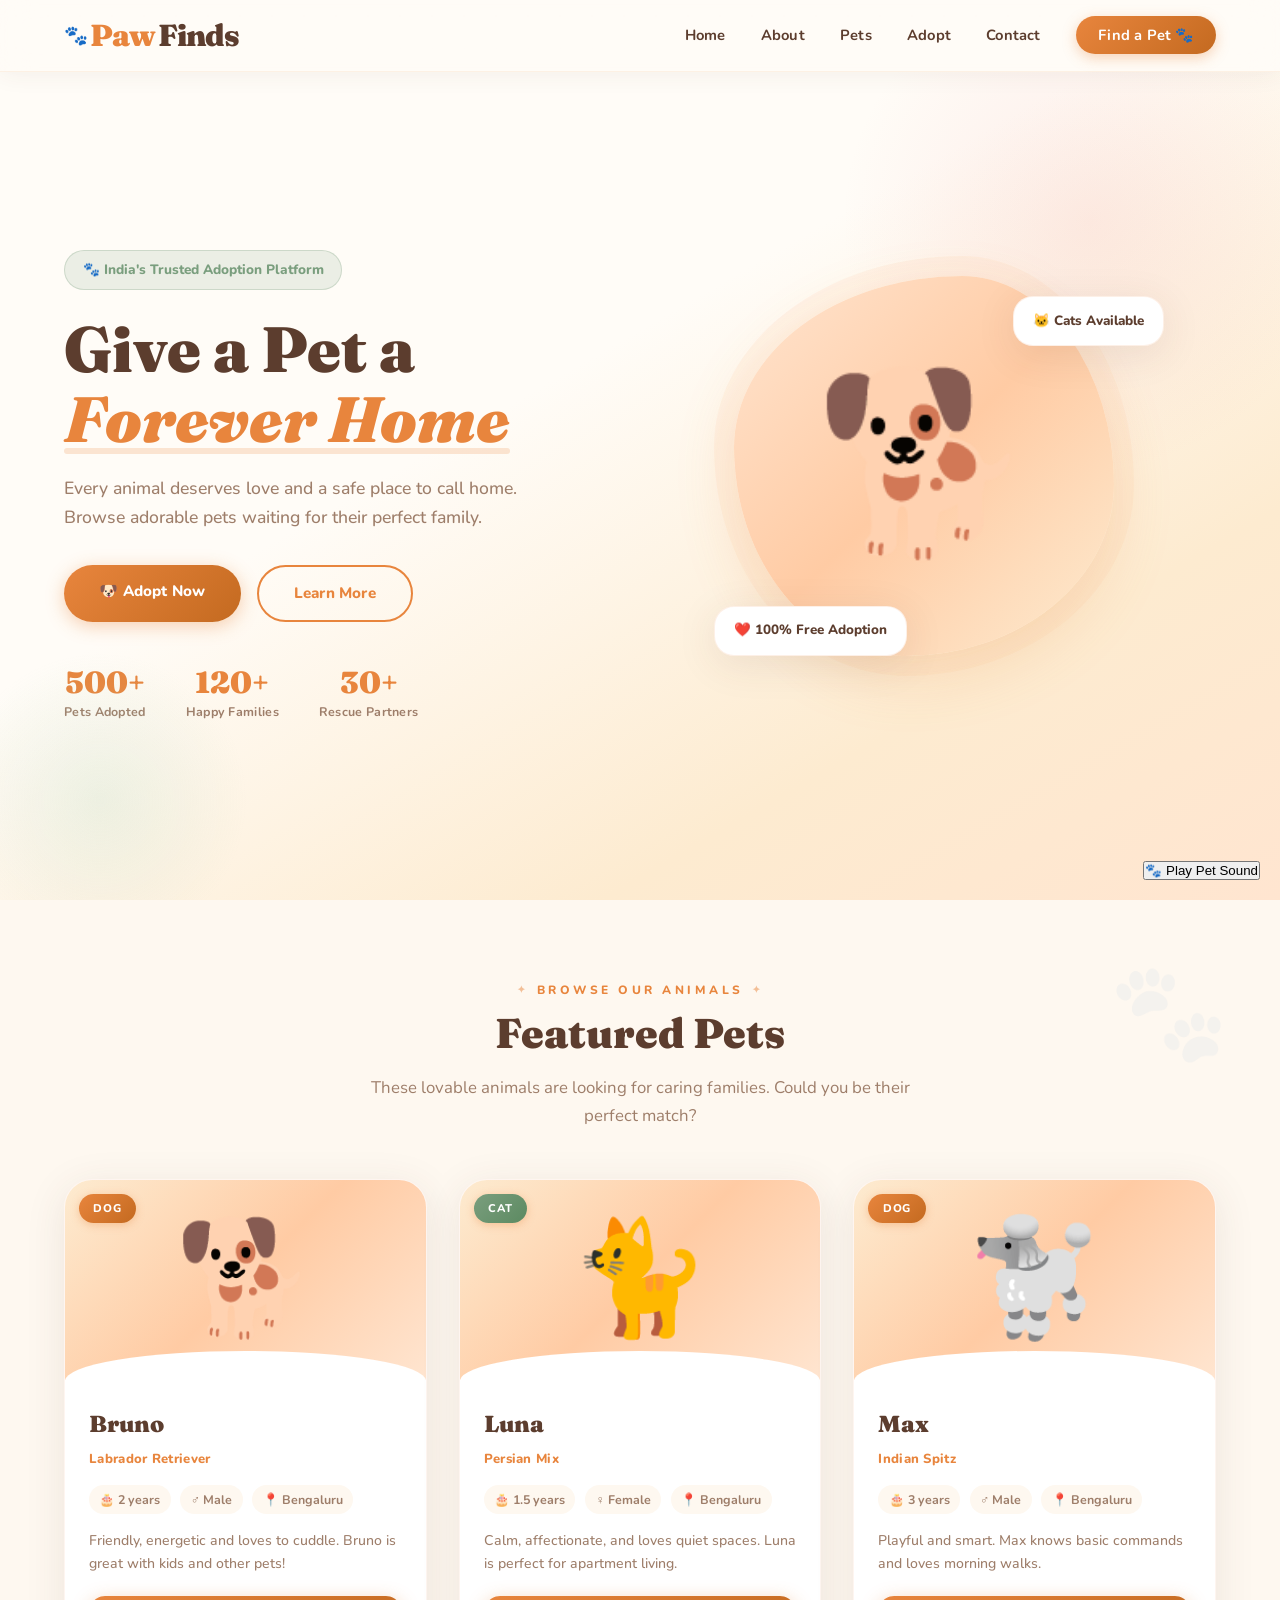
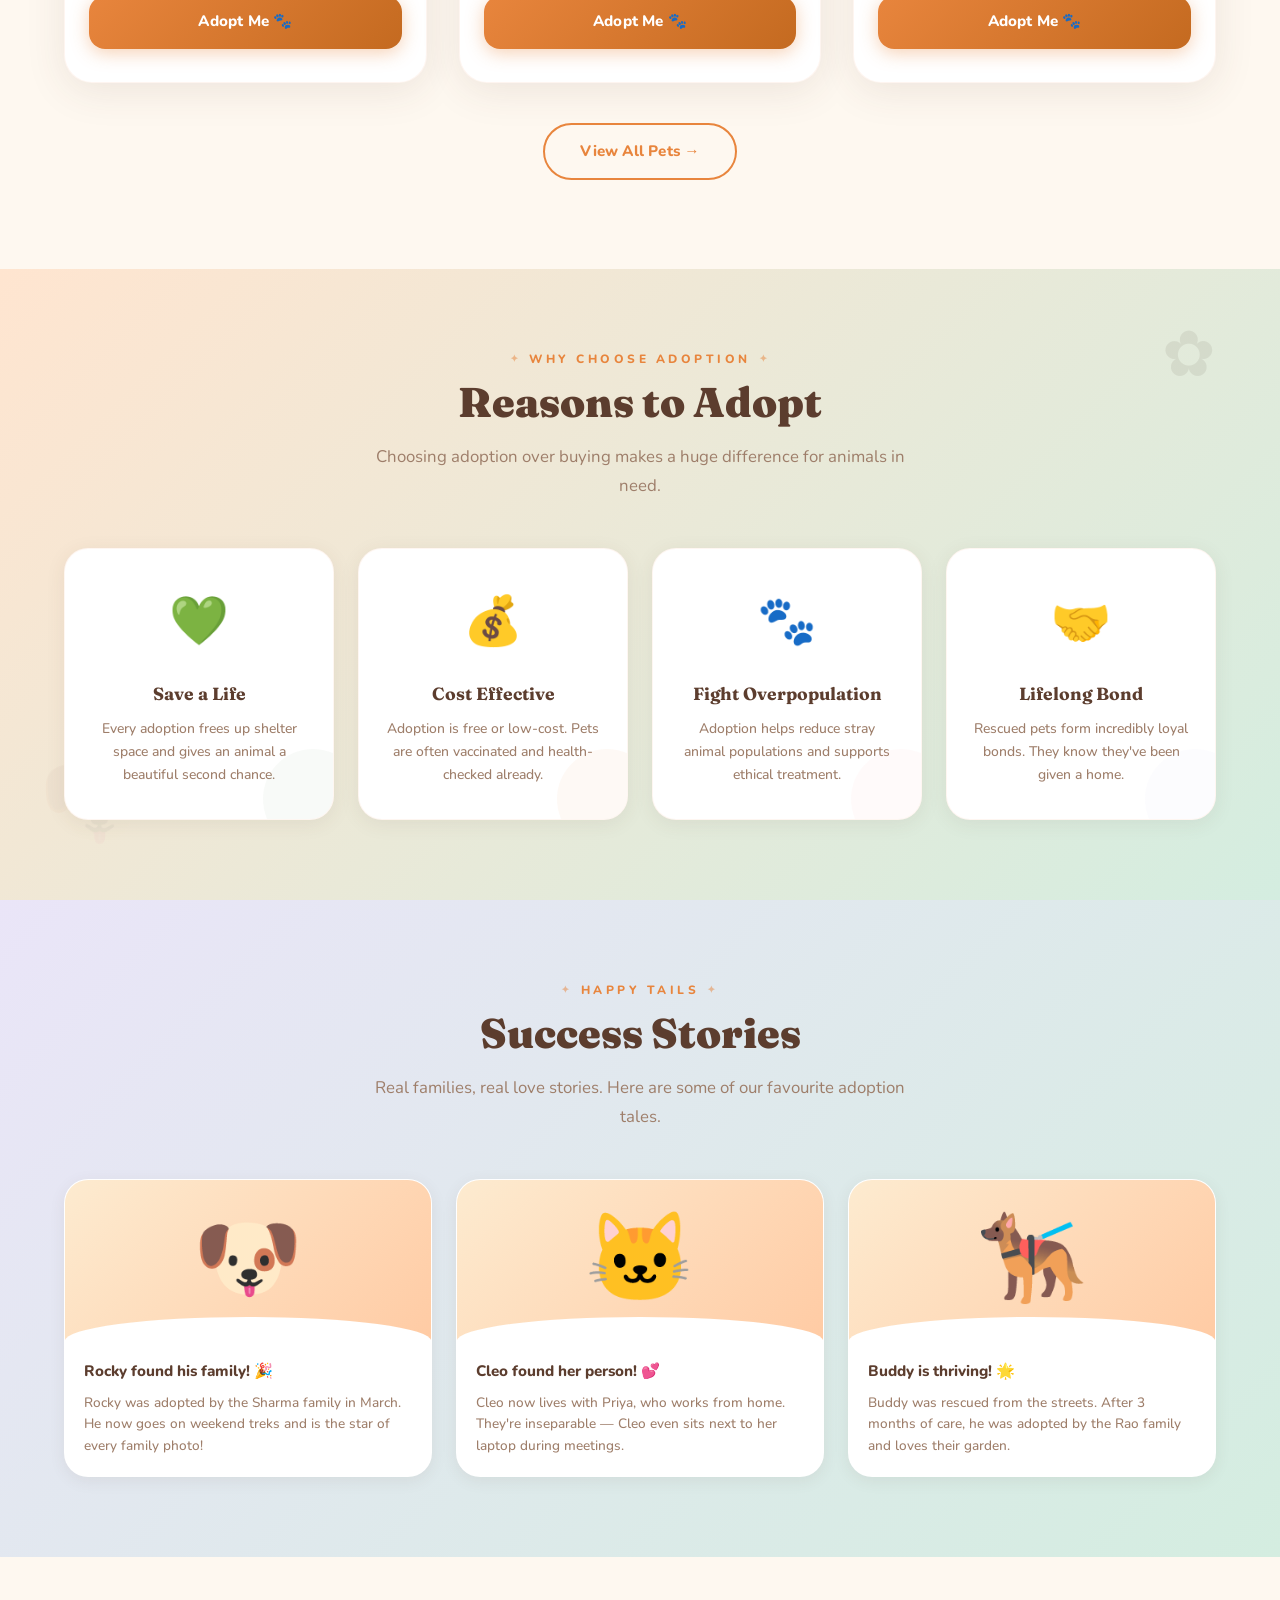
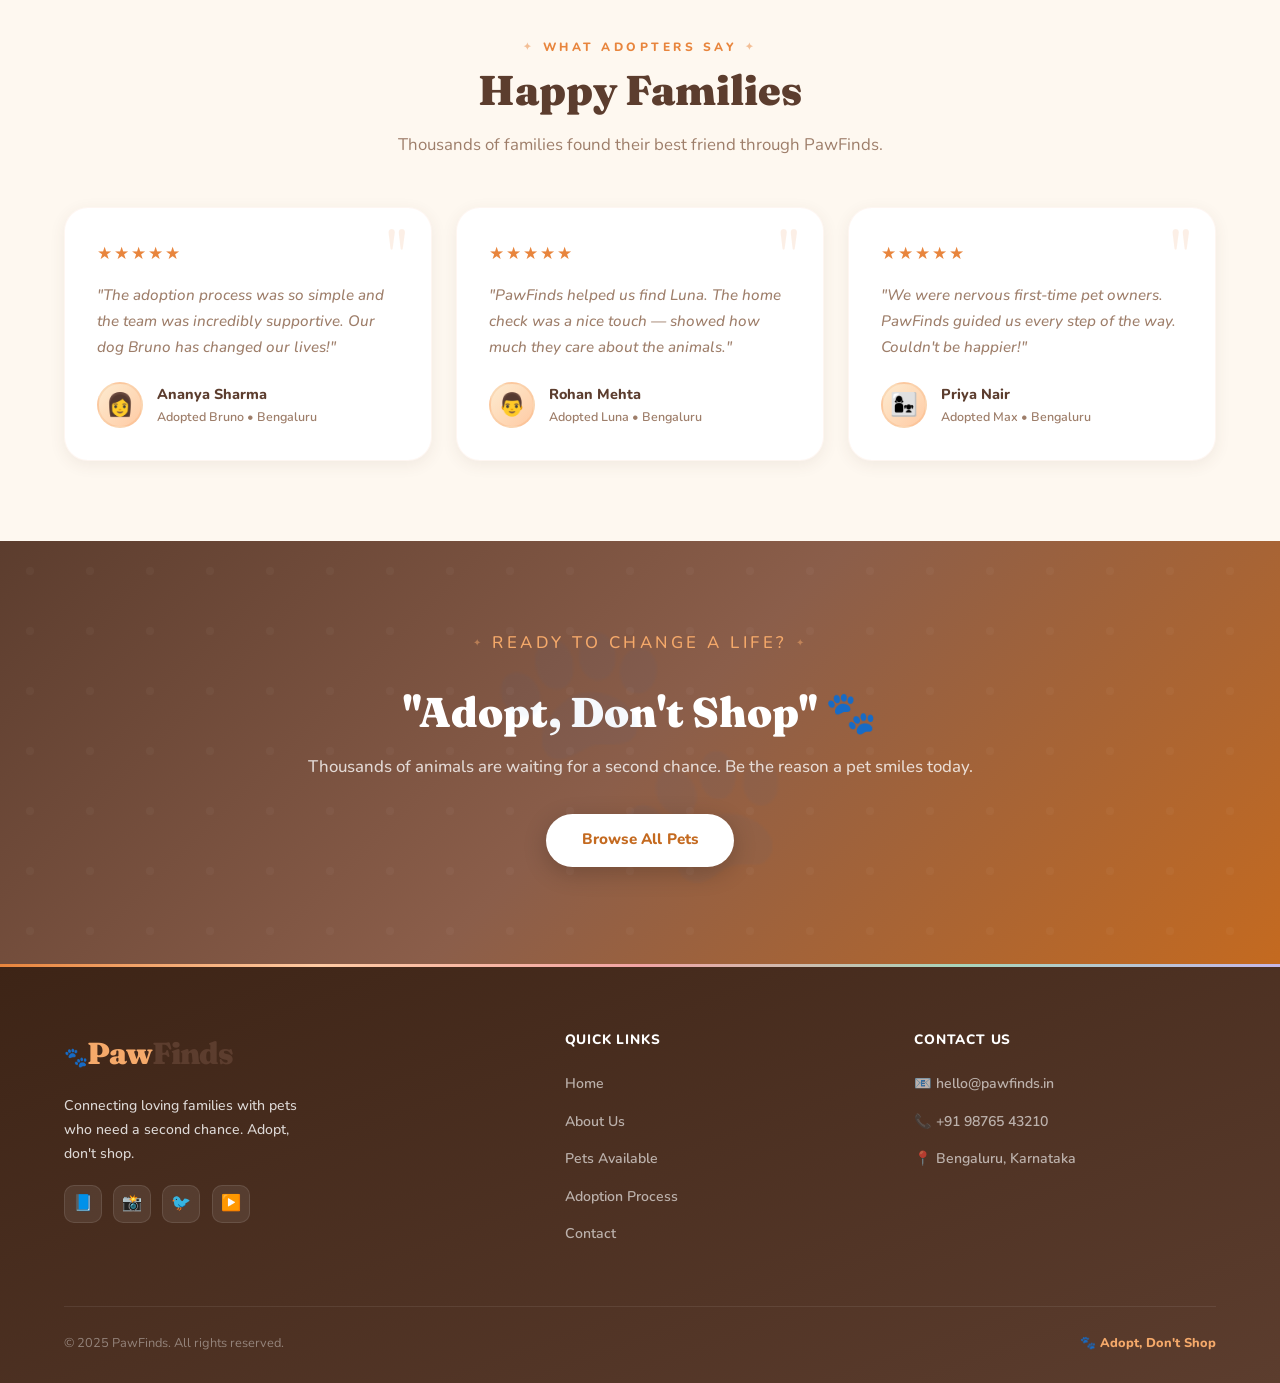
==== commit 100b6284: "Update index.html" ====
--- a/index.html
+++ b/index.html
@@ -396,5 +396,19 @@
 
     cards.forEach(c => cardObserver.observe(c));
   </script>
+  <!-- 🔊 Audio Feature -->
+  <button onclick="playSound()" style="position:fixed; bottom:20px; right:20px; z-index:1000;">
+    🐾 Play Pet Sound
+  </button>
+
+  <audio id="petAudio">
+    <source src="audio/pet-sound.mp3" type="audio/mpeg">
+  </audio>
+
+  <script>
+    function playSound() {
+      document.getElementById("petAudio").play();
+    }
+  </script>
 </body>
 </html>
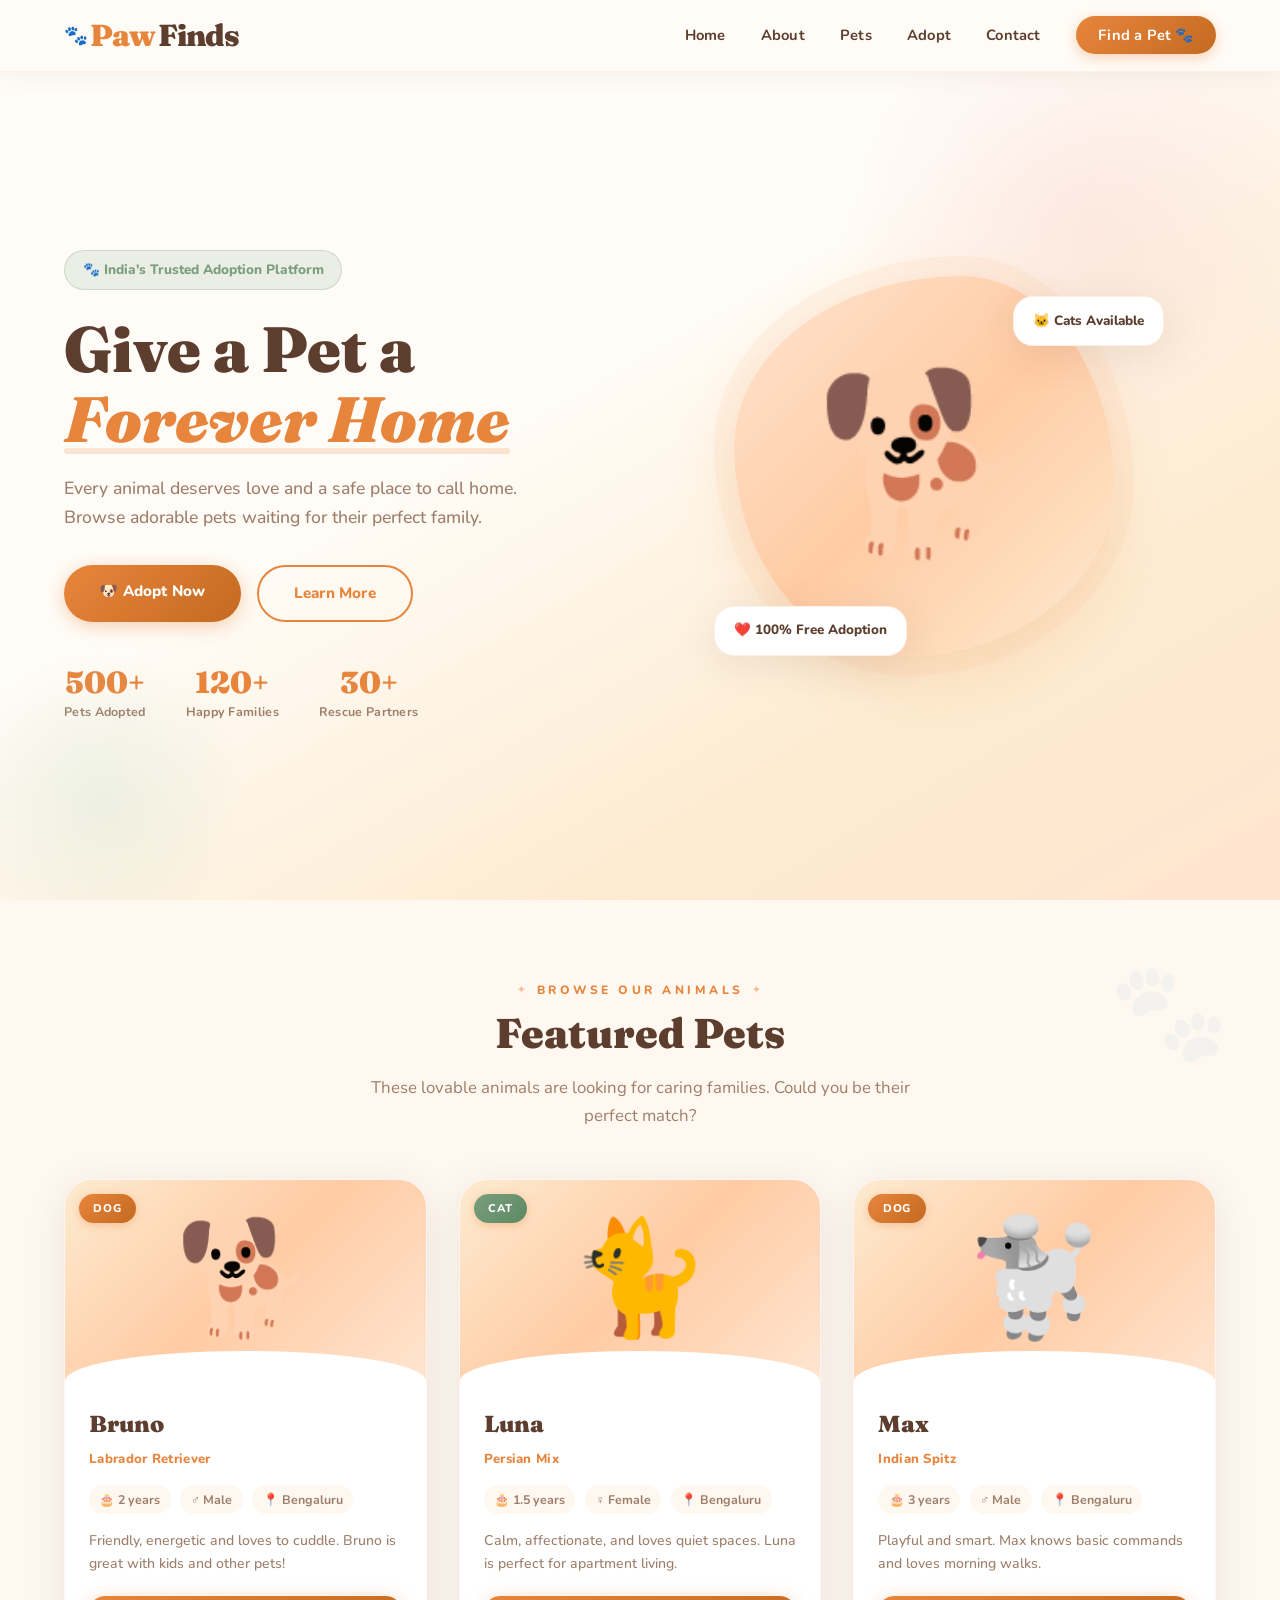
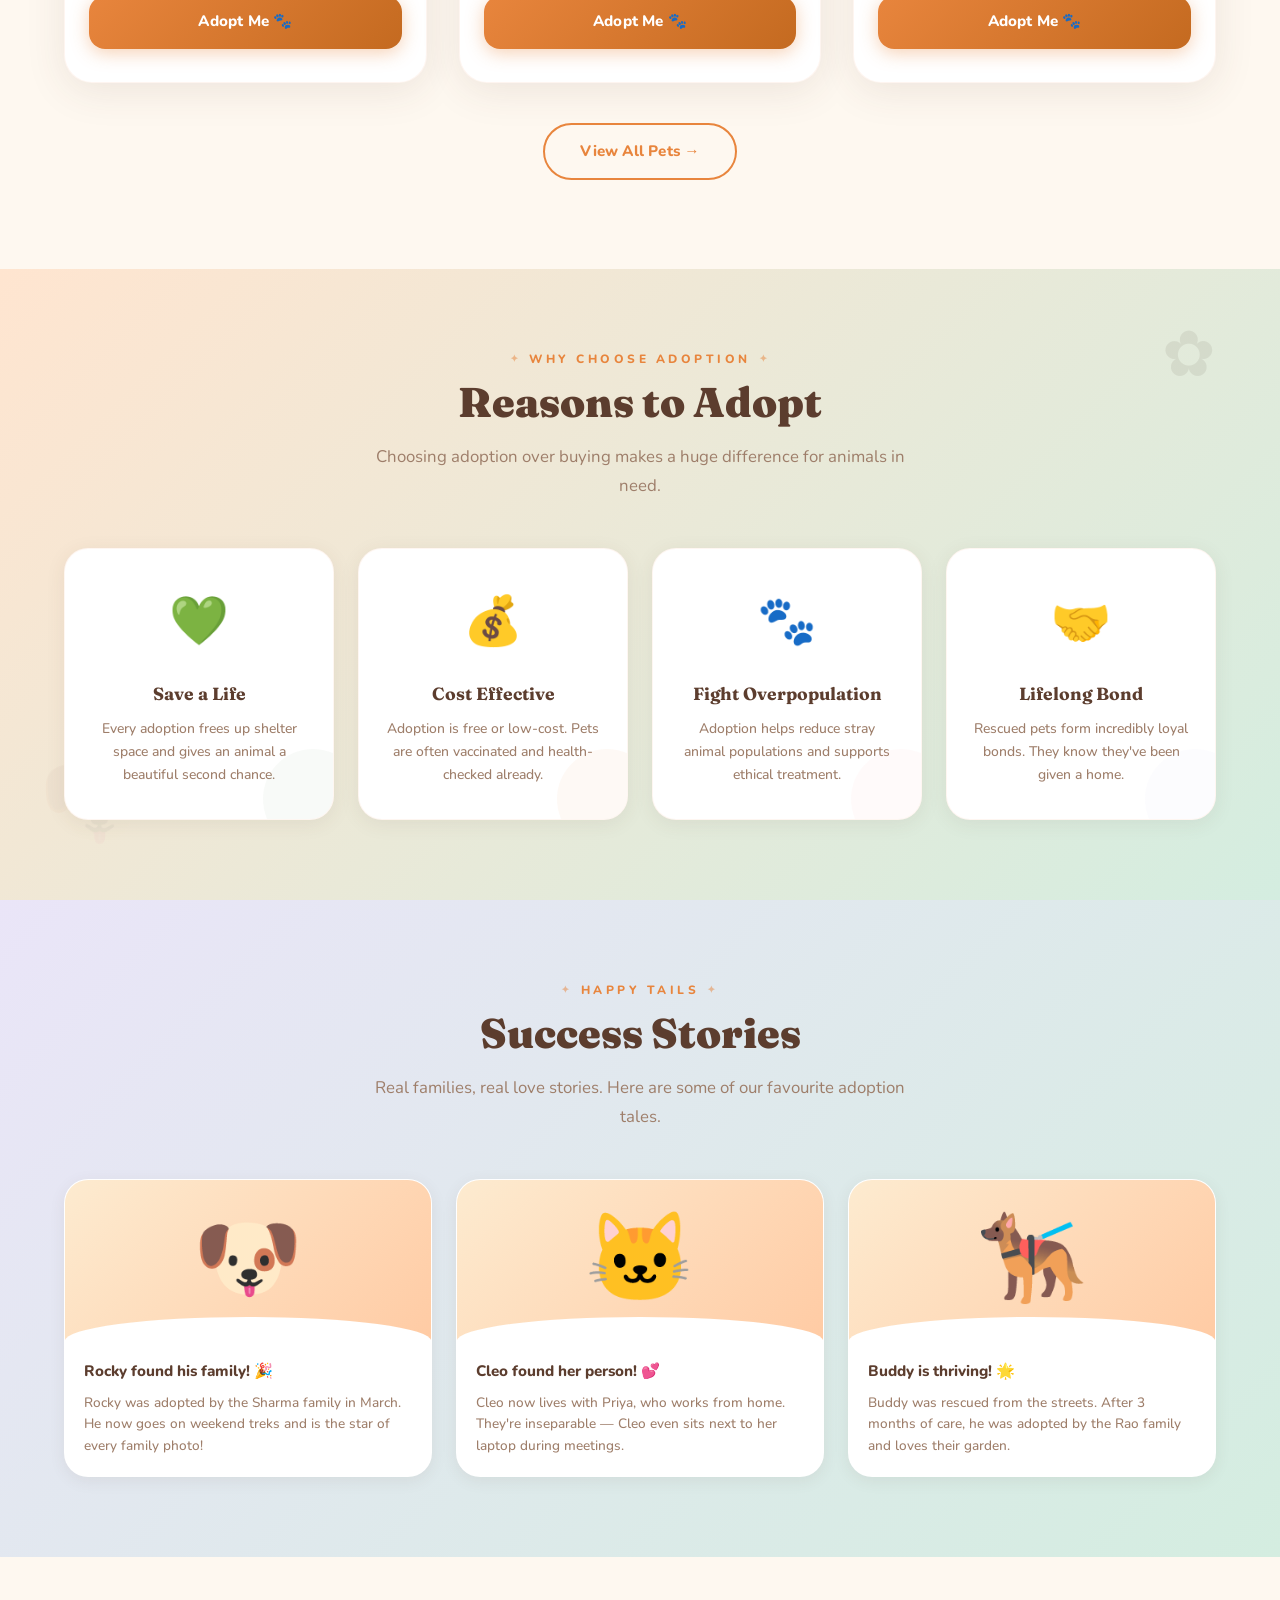
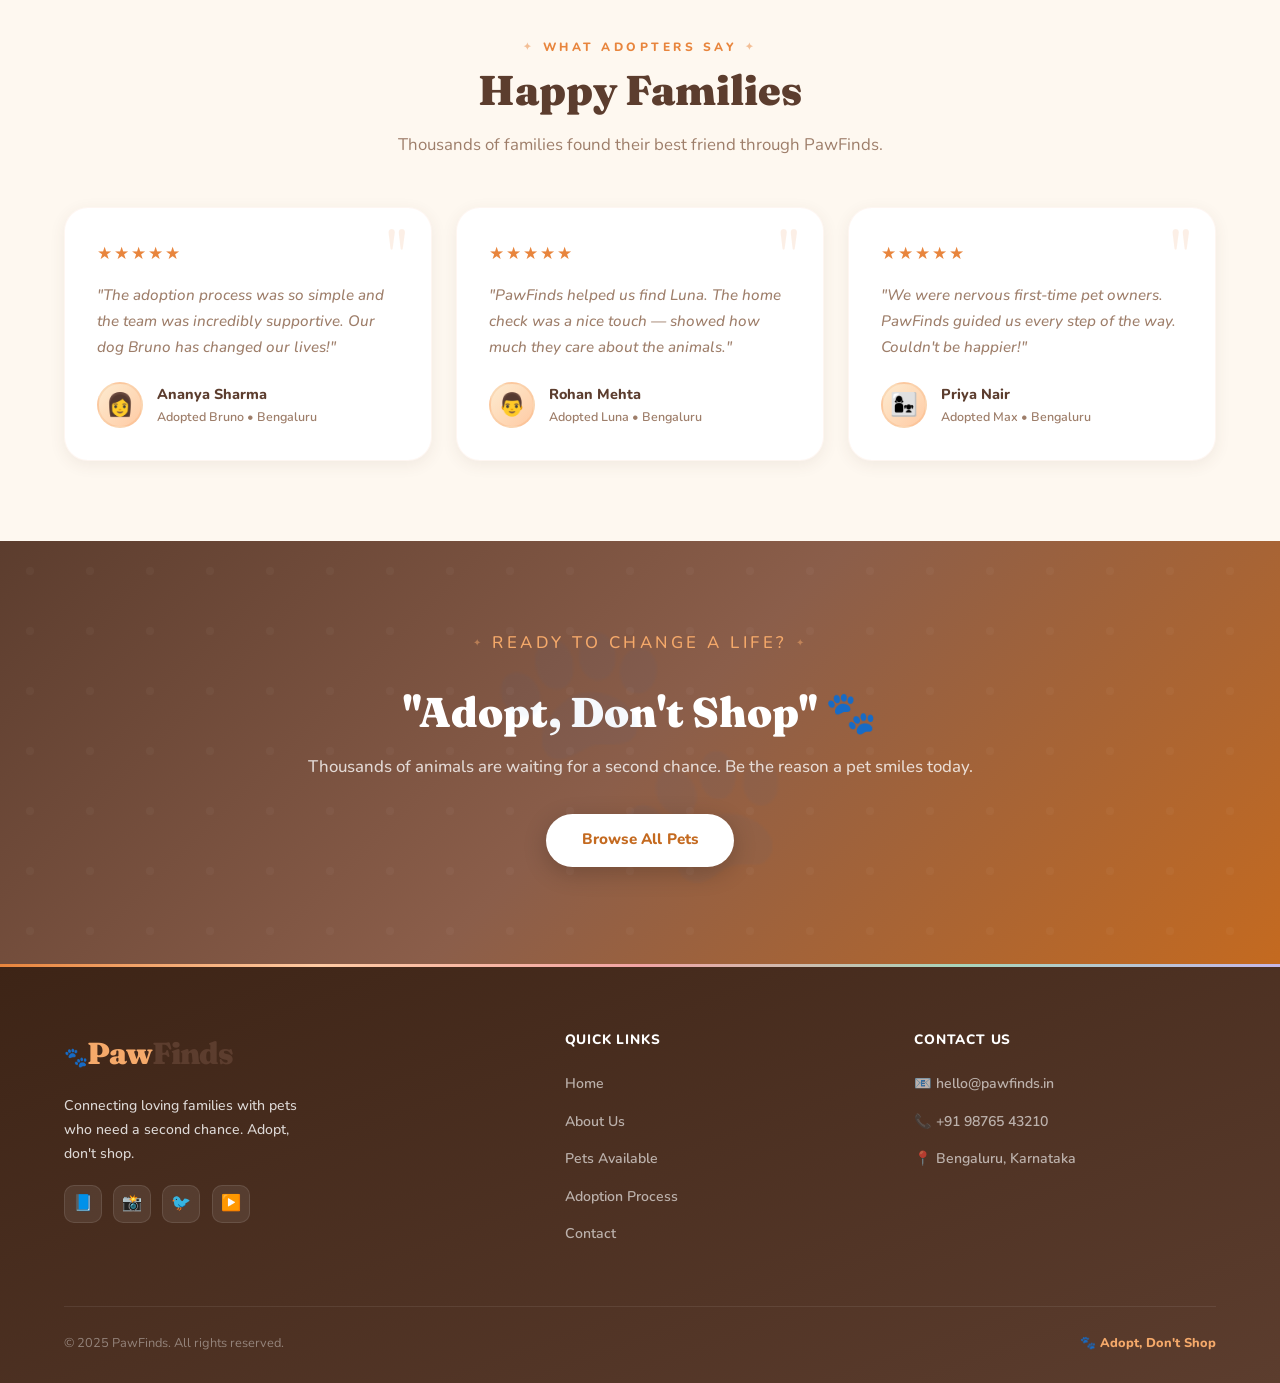
==== commit 7315c6ad: "Update index.html" ====
--- a/index.html
+++ b/index.html
@@ -396,19 +396,21 @@
 
     cards.forEach(c => cardObserver.observe(c));
   </script>
-  <!-- 🔊 Audio Feature -->
-  <button onclick="playSound()" style="position:fixed; bottom:20px; right:20px; z-index:1000;">
-    🐾 Play Pet Sound
-  </button>
-
-  <audio id="petAudio">
-    <source src="audio/pet-sound.mp3" type="audio/mpeg">
-  </audio>
-
-  <script>
-    function playSound() {
-      document.getElementById("petAudio").play();
-    }
   </script>
+
+<!-- 🔊 Audio -->
+<audio id="petAudio">
+  <source src="https://www.soundjay.com/button/beep-07.mp3"
+    type="audio/mpeg">
+</audio>
+
+<script>
+function playSound() {
+  document.getElementById("petAudio").play();
+}
+</script>
+
 </body>
 </html>
+</body>
+</html>
